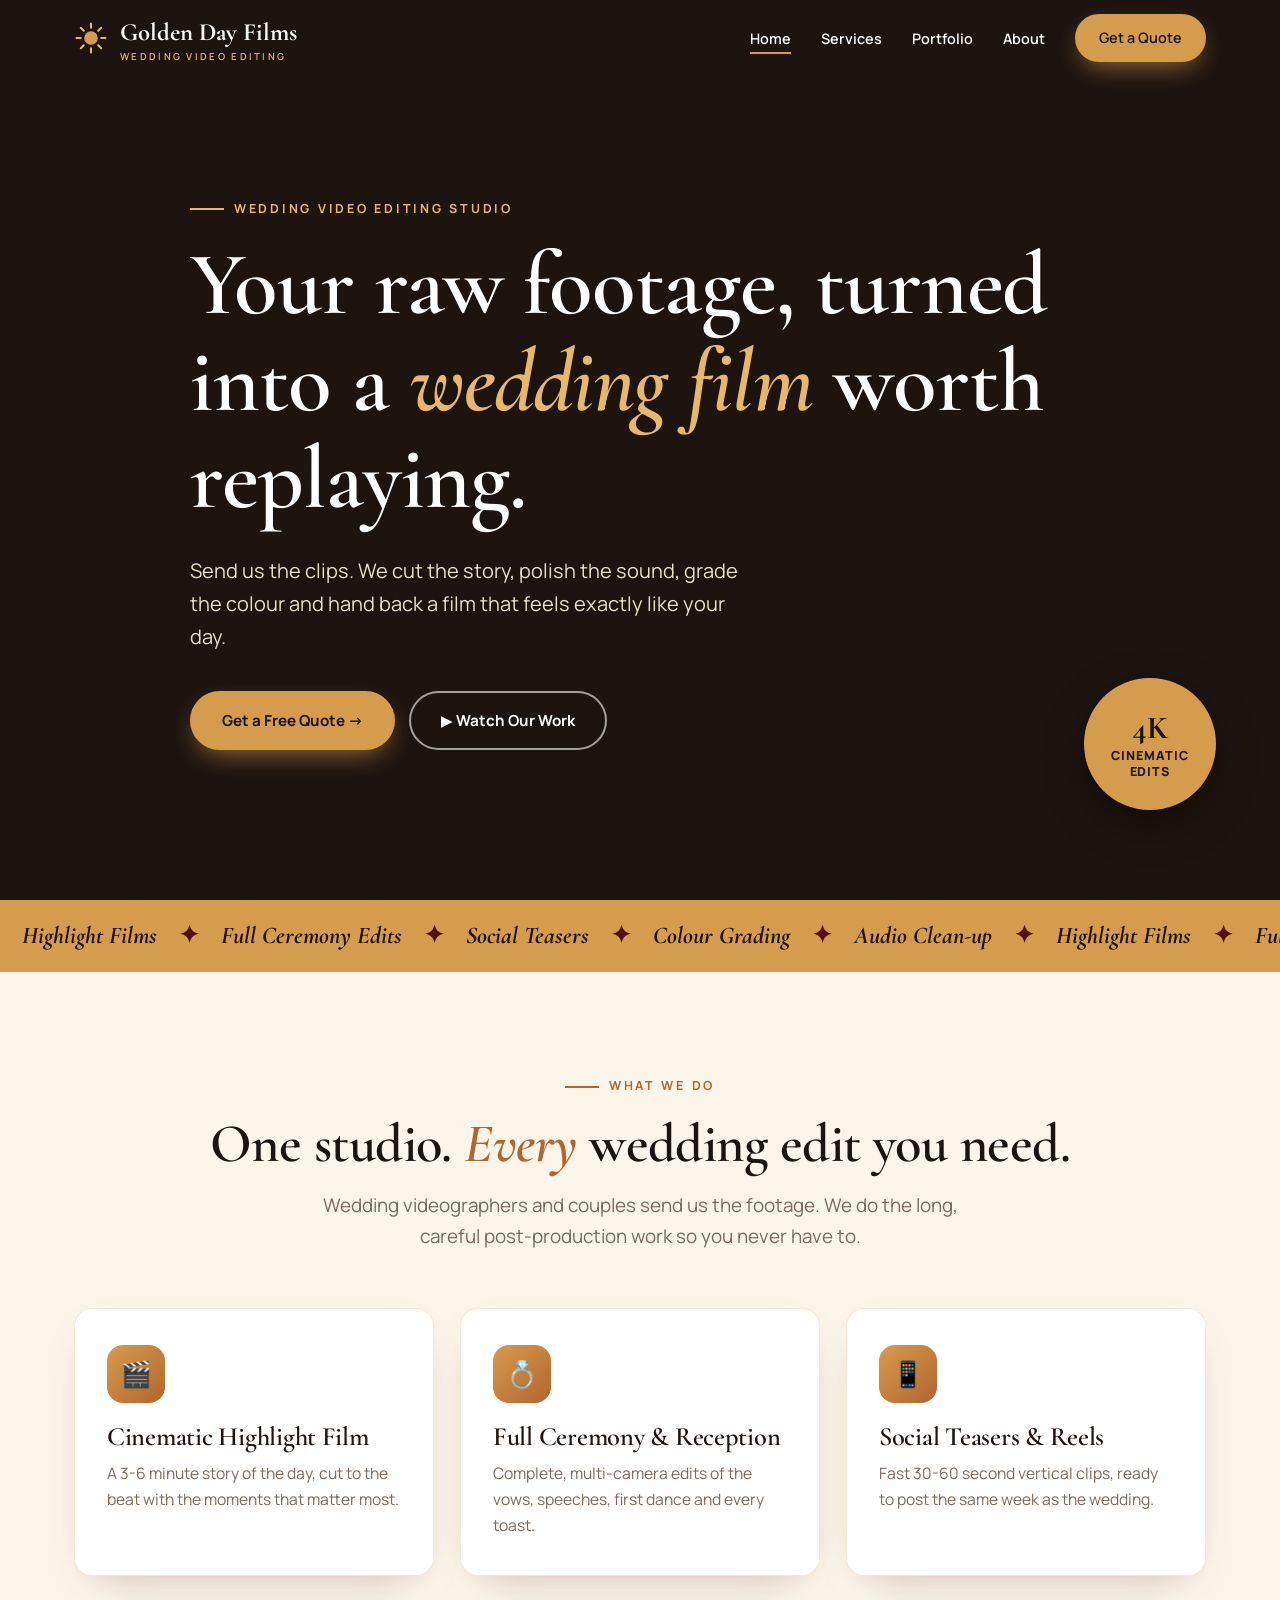
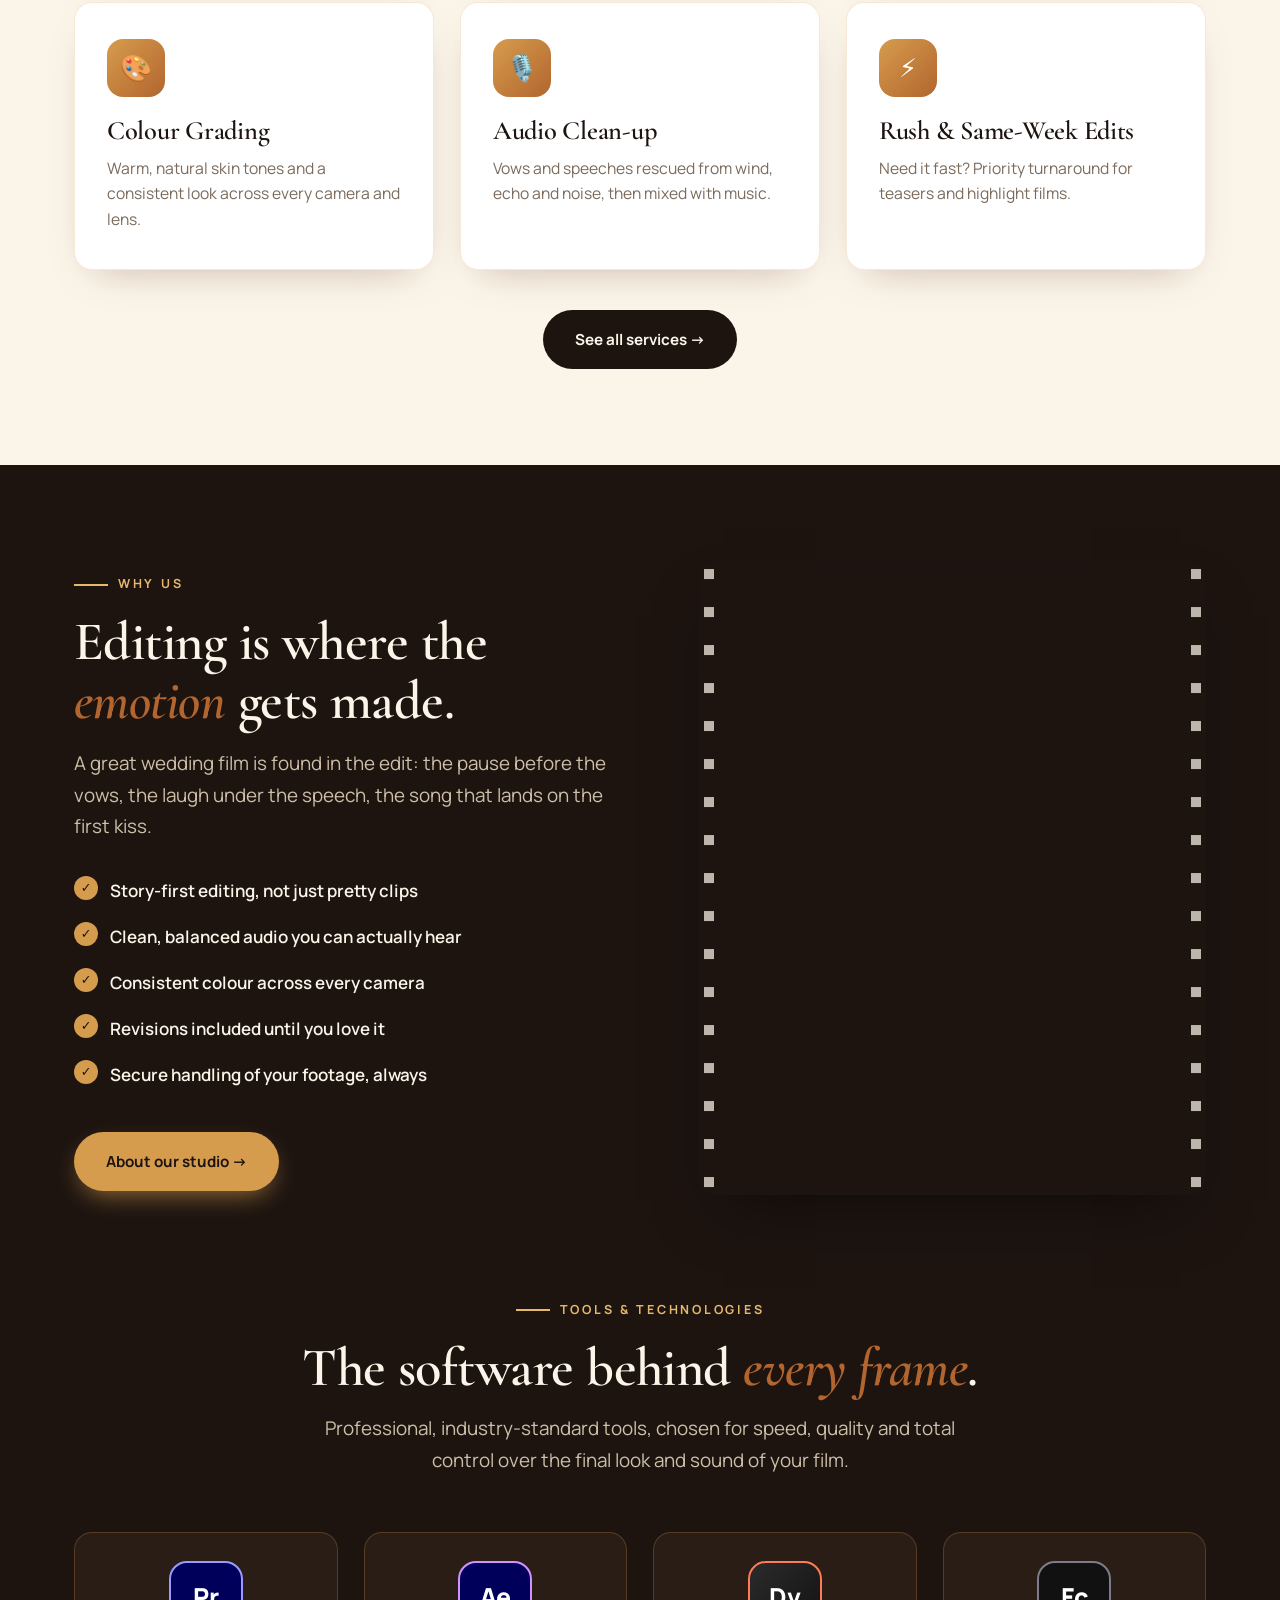
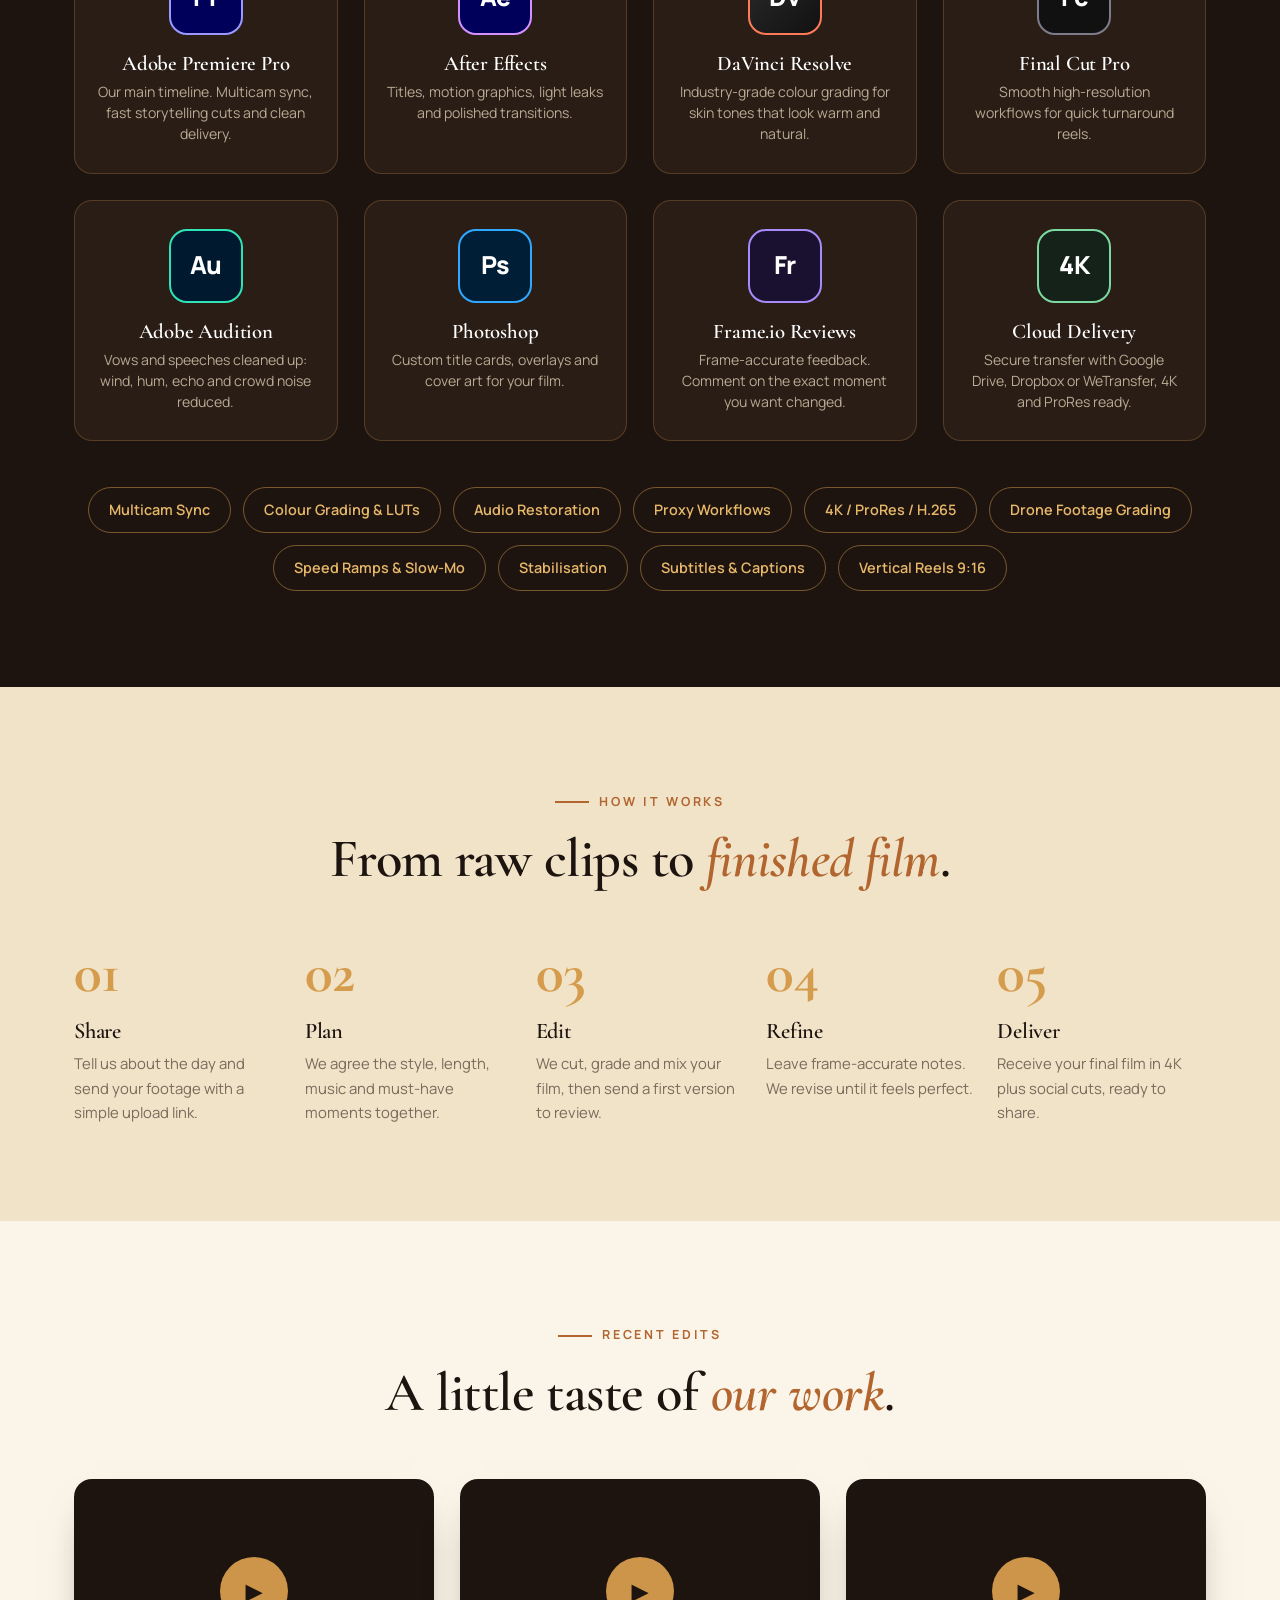
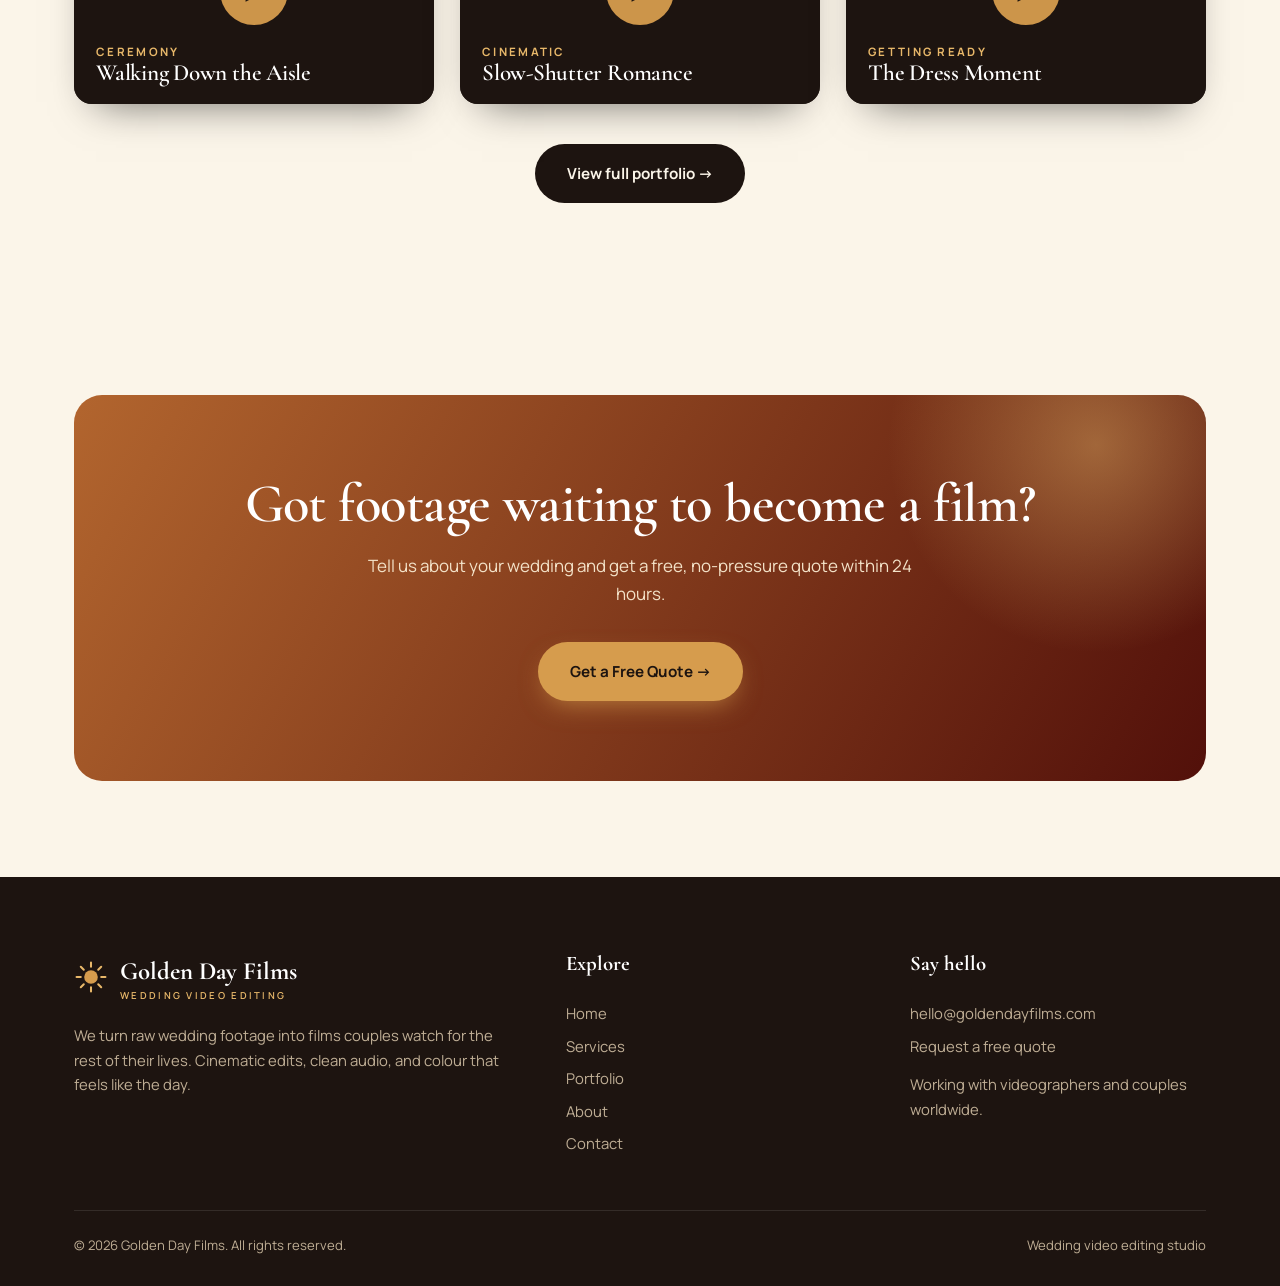
==== index.html @ abc10283 "first commit" ====
<!DOCTYPE html>
<html lang="en">
<head>
<meta charset="utf-8">
<meta name="viewport" content="width=device-width,initial-scale=1">
<title>Golden Day Films | Wedding Video Editing Studio</title>
<meta name="description" content="Professional wedding video editing: cinematic highlight films, full ceremony edits, social teasers, colour grading and audio clean-up.">
<meta property="og:title" content="Golden Day Films | Wedding Video Editing Studio">
<meta property="og:description" content="Professional wedding video editing: cinematic highlight films, full ceremony edits, social teasers, colour grading and audio clean-up.">
<meta property="og:type" content="website">
<link rel="preconnect" href="https://fonts.googleapis.com">
<link rel="preconnect" href="https://fonts.gstatic.com" crossorigin>
<link href="https://fonts.googleapis.com/css2?family=Cormorant+Garamond:ital,wght@0,600;0,700;1,600&family=Manrope:wght@400;600;700;800&display=swap" rel="stylesheet">
<link rel="stylesheet" href="assets/site.css">
</head>
<body>
<header class="nav">
  <div class="wrap">
    <!-- LOGO: replace the <svg> below with <img src="assets/logo.png" alt="Golden Day Films"> when your logo is ready -->
    <a class="logo" href="index.html"><svg viewBox="0 0 40 40" fill="none" aria-hidden="true"><circle cx="20" cy="20" r="8" fill="#d69c4d"/><g stroke="#e8b86a" stroke-width="2.4" stroke-linecap="round"><path d="M20 3v5M20 32v5M3 20h5M32 20h5M8 8l3.5 3.5M28.5 28.5L32 32M8 32l3.5-3.5M28.5 11.5L32 8"/></g></svg><span>Golden Day Films<small>Wedding Video Editing</small></span></a>
    <button class="burger" aria-label="Menu"><span></span><span></span><span></span></button>
    <ul>
      <li><a href="index.html" class="on">Home</a></li>
      <li><a href="services.html">Services</a></li>
      <li><a href="portfolio.html">Portfolio</a></li>
      <li><a href="about.html">About</a></li>
      <li><a class="btn btn-gold" href="contact.html">Get a Quote</a></li>
    </ul>
  </div>
</header>

<section class="hero">
  <video src="file/6_idn_LAAvoJ-ubi6XZzIg/shared/golden_day_films_-_website_video.mp4" autoplay muted loop playsinline preload="auto"></video>
  <div class="wrap">
    <span class="eyebrow">Wedding Video Editing Studio</span>
    <h1>Your raw footage, turned into a <em>wedding film</em> worth replaying.</h1>
    <p>Send us the clips. We cut the story, polish the sound, grade the colour and hand back a film that feels exactly like your day.</p>
    <div class="cta">
      <a class="btn btn-gold" href="contact.html">Get a Free Quote →</a>
      <a class="btn btn-line" href="portfolio.html">▶ Watch Our Work</a>
    </div>
  </div>
  <div class="badge"><div><b>4K</b>Cinematic<br>Edits</div></div>
</section>

<div class="marquee"><div>
  <span>Highlight Films</span><i>✦</i><span>Full Ceremony Edits</span><i>✦</i><span>Social Teasers</span><i>✦</i><span>Colour Grading</span><i>✦</i><span>Audio Clean-up</span><i>✦</i><span>Highlight Films</span><i>✦</i><span>Full Ceremony Edits</span><i>✦</i><span>Social Teasers</span><i>✦</i><span>Colour Grading</span><i>✦</i><span>Audio Clean-up</span><i>✦</i><span>Highlight Films</span><i>✦</i><span>Full Ceremony Edits</span><i>✦</i><span>Social Teasers</span><i>✦</i><span>Colour Grading</span><i>✦</i><span>Audio Clean-up</span><i>✦</i><span>Highlight Films</span><i>✦</i><span>Full Ceremony Edits</span><i>✦</i><span>Social Teasers</span><i>✦</i><span>Colour Grading</span><i>✦</i><span>Audio Clean-up</span><i>✦</i><span>Highlight Films</span><i>✦</i><span>Full Ceremony Edits</span><i>✦</i><span>Social Teasers</span><i>✦</i><span>Colour Grading</span><i>✦</i><span>Audio Clean-up</span><i>✦</i><span>Highlight Films</span><i>✦</i><span>Full Ceremony Edits</span><i>✦</i><span>Social Teasers</span><i>✦</i><span>Colour Grading</span><i>✦</i><span>Audio Clean-up</span><i>✦</i><span>Highlight Films</span><i>✦</i><span>Full Ceremony Edits</span><i>✦</i><span>Social Teasers</span><i>✦</i><span>Colour Grading</span><i>✦</i><span>Audio Clean-up</span><i>✦</i><span>Highlight Films</span><i>✦</i><span>Full Ceremony Edits</span><i>✦</i><span>Social Teasers</span><i>✦</i><span>Colour Grading</span><i>✦</i><span>Audio Clean-up</span><i>✦</i>
</div></div>

<section>
  <div class="wrap">
    <div class="sec-head center rv">
      <span class="eyebrow">What We Do</span>
      <h2>One studio. <em>Every</em> wedding edit you need.</h2>
      <p class="lead">Wedding videographers and couples send us the footage. We do the long, careful post-production work so you never have to.</p>
    </div>
    <div class="grid g3">
      <div class="card rv"><div class="ico">🎬</div><h3>Cinematic Highlight Film</h3><p>A 3-6 minute story of the day, cut to the beat with the moments that matter most.</p></div>
      <div class="card rv"><div class="ico">💍</div><h3>Full Ceremony &amp; Reception</h3><p>Complete, multi-camera edits of the vows, speeches, first dance and every toast.</p></div>
      <div class="card rv"><div class="ico">📱</div><h3>Social Teasers &amp; Reels</h3><p>Fast 30-60 second vertical clips, ready to post the same week as the wedding.</p></div>
      <div class="card rv"><div class="ico">🎨</div><h3>Colour Grading</h3><p>Warm, natural skin tones and a consistent look across every camera and lens.</p></div>
      <div class="card rv"><div class="ico">🎙️</div><h3>Audio Clean-up</h3><p>Vows and speeches rescued from wind, echo and noise, then mixed with music.</p></div>
      <div class="card rv"><div class="ico">⚡</div><h3>Rush &amp; Same-Week Edits</h3><p>Need it fast? Priority turnaround for teasers and highlight films.</p></div>
    </div>
    <p class="center rv" style="margin-top:40px"><a class="btn btn-dark" href="services.html">See all services →</a></p>
  </div>
</section>

<section class="dark">
  <div class="wrap">
    <div class="split">
      <div class="rv">
        <span class="eyebrow">Why Us</span>
        <h2>Editing is where the <em>emotion</em> gets made.</h2>
        <p class="lead" style="margin-top:18px">A great wedding film is found in the edit: the pause before the vows, the laugh under the speech, the song that lands on the first kiss.</p>
        <ul class="ticks">
          <li>Story-first editing, not just pretty clips</li>
          <li>Clean, balanced audio you can actually hear</li>
          <li>Consistent colour across every camera</li>
          <li>Revisions included until you love it</li>
          <li>Secure handling of your footage, always</li>
        </ul>
        <p style="margin-top:34px"><a class="btn btn-gold" href="about.html">About our studio →</a></p>
      </div>
      <div class="frame rv"><video src="file/6rmdsqALii0h9JedoVEYsQ/shared/golden_day_films_-bridal_suite_vibes.mp4" autoplay muted loop playsinline preload="metadata"></video></div>
    </div>
  </div>
</section>

<section id="tools" class="dark" style="padding-top:0">
  <div class="wrap">
    <div class="sec-head center rv">
      <span class="eyebrow">Tools &amp; Technologies</span>
      <h2>The software behind <em>every frame</em>.</h2>
      <p class="lead">Professional, industry-standard tools, chosen for speed, quality and total control over the final look and sound of your film.</p>
    </div>
    <div class="grid g4"><div class="tool rv"><div class="tile t-pr">Pr</div><h3>Adobe Premiere Pro</h3><p>Our main timeline. Multicam sync, fast storytelling cuts and clean delivery.</p></div>
<div class="tool rv"><div class="tile t-ae">Ae</div><h3>After Effects</h3><p>Titles, motion graphics, light leaks and polished transitions.</p></div>
<div class="tool rv"><div class="tile t-dv">Dv</div><h3>DaVinci Resolve</h3><p>Industry-grade colour grading for skin tones that look warm and natural.</p></div>
<div class="tool rv"><div class="tile t-fc">Fc</div><h3>Final Cut Pro</h3><p>Smooth high-resolution workflows for quick turnaround reels.</p></div>
<div class="tool rv"><div class="tile t-au">Au</div><h3>Adobe Audition</h3><p>Vows and speeches cleaned up: wind, hum, echo and crowd noise reduced.</p></div>
<div class="tool rv"><div class="tile t-ps">Ps</div><h3>Photoshop</h3><p>Custom title cards, overlays and cover art for your film.</p></div>
<div class="tool rv"><div class="tile t-fr">Fr</div><h3>Frame.io Reviews</h3><p>Frame-accurate feedback. Comment on the exact moment you want changed.</p></div>
<div class="tool rv"><div class="tile t-cl">4K</div><h3>Cloud Delivery</h3><p>Secure transfer with Google Drive, Dropbox or WeTransfer, 4K and ProRes ready.</p></div></div>
    <div class="chips rv"><span>Multicam Sync</span><span>Colour Grading &amp; LUTs</span><span>Audio Restoration</span><span>Proxy Workflows</span><span>4K / ProRes / H.265</span><span>Drone Footage Grading</span><span>Speed Ramps &amp; Slow-Mo</span><span>Stabilisation</span><span>Subtitles &amp; Captions</span><span>Vertical Reels 9:16</span></div>
  </div>
</section>

<section class="sand">
  <div class="wrap">
    <div class="sec-head center rv">
      <span class="eyebrow">How It Works</span>
      <h2>From raw clips to <em>finished film</em>.</h2>
    </div>
    <div class="steps">
      <div class="step rv"><h3>Share</h3><p>Tell us about the day and send your footage with a simple upload link.</p></div>
      <div class="step rv"><h3>Plan</h3><p>We agree the style, length, music and must-have moments together.</p></div>
      <div class="step rv"><h3>Edit</h3><p>We cut, grade and mix your film, then send a first version to review.</p></div>
      <div class="step rv"><h3>Refine</h3><p>Leave frame-accurate notes. We revise until it feels perfect.</p></div>
      <div class="step rv"><h3>Deliver</h3><p>Receive your final film in 4K plus social cuts, ready to share.</p></div>
    </div>
  </div>
</section>

<section>
  <div class="wrap">
    <div class="sec-head center rv">
      <span class="eyebrow">Recent Edits</span>
      <h2>A little taste of <em>our work</em>.</h2>
    </div>
    <div class="grid g3">
      <div class="reel rv" data-src="file/OVMLkWrr-mOmt1PIKKJBMA/shared/golden_day_films_-_roys_walking_down_the_aisle.mp4">
  <video src="file/OVMLkWrr-mOmt1PIKKJBMA/shared/golden_day_films_-_roys_walking_down_the_aisle.mp4#t=1" muted playsinline preload="metadata"></video>
  <div class="play">▶</div>
  <div class="cap"><small>Ceremony</small><h3>Walking Down the Aisle</h3></div>
</div>
      <div class="reel rv" data-src="file/A8G4zbLDQix2dcdE2mnukA/shared/golden_day_films_-_slow_shutter_the_roys.mp4">
  <video src="file/A8G4zbLDQix2dcdE2mnukA/shared/golden_day_films_-_slow_shutter_the_roys.mp4#t=1" muted playsinline preload="metadata"></video>
  <div class="play">▶</div>
  <div class="cap"><small>Cinematic</small><h3>Slow-Shutter Romance</h3></div>
</div>
      <div class="reel rv" data-src="file/qFn4pVFe9Va_gRfzen07Lw/shared/golden_day_films_-liz_dress.mp4">
  <video src="file/qFn4pVFe9Va_gRfzen07Lw/shared/golden_day_films_-liz_dress.mp4#t=1" muted playsinline preload="metadata"></video>
  <div class="play">▶</div>
  <div class="cap"><small>Getting Ready</small><h3>The Dress Moment</h3></div>
</div>
    </div>
    <p class="center rv" style="margin-top:40px"><a class="btn btn-dark" href="portfolio.html">View full portfolio →</a></p>
  </div>
</section>
<div class="lb"><button aria-label="Close">×</button><video controls playsinline></video></div>

<section><div class="wrap"><div class="band rv">
  <h2>Got footage waiting to become a film?</h2><p>Tell us about your wedding and get a free, no-pressure quote within 24 hours.</p>
  <a class="btn btn-gold" href="contact.html">Get a Free Quote →</a>
</div></div></section>

<footer>
  <div class="wrap">
    <div class="grid">
      <div>
        <a class="logo" href="index.html"><svg viewBox="0 0 40 40" fill="none" aria-hidden="true"><circle cx="20" cy="20" r="8" fill="#d69c4d"/><g stroke="#e8b86a" stroke-width="2.4" stroke-linecap="round"><path d="M20 3v5M20 32v5M3 20h5M32 20h5M8 8l3.5 3.5M28.5 28.5L32 32M8 32l3.5-3.5M28.5 11.5L32 8"/></g></svg><span>Golden Day Films<small>Wedding Video Editing</small></span></a>
        <p>We turn raw wedding footage into films couples watch for the rest of their lives. Cinematic edits, clean audio, and colour that feels like the day.</p>
      </div>
      <div><h4>Explore</h4>
        <a href="index.html">Home</a>
        <a href="services.html">Services</a>
        <a href="portfolio.html">Portfolio</a>
        <a href="about.html">About</a>
        <a href="contact.html">Contact</a>
      </div>
      <div><h4>Say hello</h4>
        <a href="mailto:hello@goldendayfilms.com">hello@goldendayfilms.com</a>
        <a href="contact.html">Request a free quote</a>
        <p style="margin-top:10px">Working with videographers and couples worldwide.</p>
      </div>
    </div>
    <div class="copy"><span>© 2026 Golden Day Films. All rights reserved.</span><span>Wedding video editing studio</span></div>
  </div>
</footer>
<script src="assets/site.js"></script>
</body>
</html>
---- assets/site.css ----
:root{
  --ink:#1d1410;
  --ink-2:#2a1d16;
  --cream:#fbf5e9;
  --sand:#f0e3c8;
  --gold:#d69c4d;
  --gold-2:#e8b86a;
  --terra:#b2652e;
  --wine:#52100a;
  --muted:#7a6a5c;
  --radius:18px;
  --maxw:1180px;
  --serif:'Cormorant Garamond',Georgia,serif;
  --sans:'Manrope',system-ui,sans-serif;
}
*{box-sizing:border-box;margin:0;padding:0}
html{scroll-behavior:smooth}
body{font-family:var(--sans);background:var(--cream);color:var(--ink);line-height:1.65;font-size:17px;-webkit-font-smoothing:antialiased;overflow-x:hidden}
img,video{max-width:100%;display:block}
a{color:inherit}
h1,h2,h3{font-family:var(--serif);font-weight:600;line-height:1.08;letter-spacing:-.01em}
h1{font-size:clamp(2.8rem,7vw,5.6rem)}
h2{font-size:clamp(2.1rem,4.4vw,3.4rem)}
h3{font-size:1.65rem}
em{font-style:italic;color:var(--terra)}
.wrap{max-width:var(--maxw);margin:0 auto;padding:0 24px}
section{padding:96px 0}
.eyebrow{font-size:.78rem;letter-spacing:.22em;text-transform:uppercase;font-weight:700;color:var(--terra);display:inline-flex;align-items:center;gap:10px;margin-bottom:18px}
.eyebrow::before{content:"";width:34px;height:2px;background:currentColor}
.lead{font-size:1.18rem;color:var(--muted);max-width:640px}
.center{text-align:center}
.center .lead{margin:16px auto 0}
.center .eyebrow{justify-content:center}

/* buttons */
.btn{display:inline-flex;align-items:center;gap:10px;padding:15px 30px;border-radius:999px;font-weight:700;font-size:.95rem;text-decoration:none;border:2px solid transparent;cursor:pointer;font-family:var(--sans);transition:transform .2s,background .2s,color .2s,box-shadow .2s}
.btn:hover{transform:translateY(-3px)}
.btn-gold{background:var(--gold);color:var(--ink);box-shadow:0 10px 26px -8px rgba(214,156,77,.7)}
.btn-gold:hover{background:var(--gold-2)}
.btn-line{border-color:rgba(255,255,255,.6);color:#fff}
.btn-line:hover{background:#fff;color:var(--ink)}
.btn-dark{background:var(--ink);color:var(--cream)}
.btn-dark:hover{background:var(--wine)}

/* nav */
.nav{position:fixed;inset:0 0 auto 0;z-index:50;transition:background .3s,box-shadow .3s}
.nav.solid{background:rgba(29,20,16,.94);backdrop-filter:blur(10px);box-shadow:0 6px 30px rgba(0,0,0,.25)}
.nav .wrap{display:flex;align-items:center;justify-content:space-between;height:76px}
.logo{display:flex;align-items:center;gap:12px;text-decoration:none;color:#fff;font-family:var(--serif);font-size:1.55rem;font-weight:700}
.logo svg{width:34px;height:34px}
.logo small{display:block;font-family:var(--sans);font-size:.6rem;letter-spacing:.24em;text-transform:uppercase;color:var(--gold-2);font-weight:600;margin-top:-4px}
.nav ul{display:flex;gap:30px;list-style:none;align-items:center}
.nav ul a{color:#fff;text-decoration:none;font-size:.9rem;font-weight:600;position:relative;padding:6px 0}
.nav ul a:not(.btn)::after{content:"";position:absolute;left:0;bottom:0;height:2px;width:0;background:var(--gold);transition:width .25s}
.nav ul a:not(.btn):hover::after,.nav ul a.on::after{width:100%}
.nav .btn{padding:10px 22px;color:var(--ink)}
.burger{display:none;background:none;border:0;cursor:pointer;width:42px;height:42px}
.burger span{display:block;height:2px;background:#fff;margin:7px 8px;transition:.3s}

/* hero */
.hero{position:relative;min-height:100vh;display:flex;align-items:center;color:#fff;padding:130px 0 90px;overflow:hidden;background:var(--ink)}
.hero video{position:absolute;inset:0;width:100%;height:100%;object-fit:cover;opacity:.55}
.hero::after{content:"";position:absolute;inset:0;background:linear-gradient(100deg,rgba(29,20,16,.9) 15%,rgba(29,20,16,.25) 70%),linear-gradient(0deg,var(--ink) 0,transparent 30%)}
.hero .wrap{position:relative;z-index:2}
.hero h1{max-width:900px}
.hero h1 em{color:var(--gold-2)}
.hero p{font-size:1.25rem;max-width:560px;margin:26px 0 38px;color:#eadfc9}
.hero .cta{display:flex;gap:14px;flex-wrap:wrap}
.hero .eyebrow{color:var(--gold-2)}
.page-hero{min-height:56vh;padding:150px 0 80px;background:linear-gradient(135deg,var(--ink),var(--wine))}
.page-hero::after{display:none}
.page-hero p{margin-bottom:0}
.badge{position:absolute;right:5%;bottom:90px;z-index:2;width:132px;height:132px;border-radius:50%;background:var(--gold);color:var(--ink);display:grid;place-items:center;text-align:center;font-weight:800;font-size:.78rem;line-height:1.25;text-transform:uppercase;letter-spacing:.08em;animation:spin 18s linear infinite;box-shadow:0 14px 40px rgba(0,0,0,.4)}
.badge b{display:block;font-family:var(--serif);font-size:2rem;letter-spacing:0}
@keyframes spin{to{transform:rotate(360deg)}}

/* marquee */
.marquee{background:var(--gold);color:var(--ink);overflow:hidden;padding:16px 0;white-space:nowrap;font-family:var(--serif);font-size:1.5rem;font-weight:700;font-style:italic}
.marquee div{display:inline-block;animation:slide 32s linear infinite}
.marquee span{margin:0 22px}
.marquee i{font-style:normal;color:var(--wine)}
@keyframes slide{to{transform:translateX(-50%)}}

/* cards */
.grid{display:grid;gap:26px}
.g3{grid-template-columns:repeat(3,1fr)}
.g2{grid-template-columns:repeat(2,1fr)}
.g4{grid-template-columns:repeat(4,1fr)}
.card{background:#fff;border-radius:var(--radius);padding:36px 32px;box-shadow:0 16px 40px -22px rgba(82,16,10,.35);transition:transform .3s,box-shadow .3s;border:1px solid rgba(214,156,77,.22)}
.card:hover{transform:translateY(-8px);box-shadow:0 26px 50px -22px rgba(82,16,10,.45)}
.card .ico{width:58px;height:58px;border-radius:16px;background:linear-gradient(135deg,var(--gold),var(--terra));display:grid;place-items:center;font-size:1.6rem;margin-bottom:20px;color:#fff}
.card h3{margin-bottom:10px}
.card p{color:var(--muted);font-size:.98rem}
.card ul{list-style:none;margin-top:16px;font-size:.93rem}
.card li{padding:6px 0 6px 26px;position:relative;color:var(--ink-2)}
.card li::before{content:"✦";position:absolute;left:0;color:var(--gold)}
.sec-head{margin-bottom:56px}
.dark{background:var(--ink);color:var(--cream)}
.dark .lead{color:#cdbfa8}
.dark .eyebrow{color:var(--gold-2)}
.sand{background:var(--sand)}

/* split */
.split{display:grid;grid-template-columns:1.05fr .95fr;gap:64px;align-items:center}
.frame{position:relative;border-radius:var(--radius);overflow:hidden;aspect-ratio:4/5;background:var(--ink);box-shadow:0 30px 60px -25px rgba(0,0,0,.5)}
.frame video,.frame img{width:100%;height:100%;object-fit:cover}
.frame::before,.frame::after{content:"";position:absolute;top:0;bottom:0;width:20px;z-index:2;background:repeating-linear-gradient(0deg,transparent 0 14px,rgba(251,245,233,.9) 14px 24px,transparent 24px 38px);background-size:10px 38px;background-repeat:repeat-y;background-position:center;opacity:.8}
.frame::before{left:0}.frame::after{right:0}
.ticks{list-style:none;margin-top:26px}
.ticks li{padding:9px 0 9px 36px;position:relative;font-weight:600}
.ticks li::before{content:"✓";position:absolute;left:0;top:8px;width:24px;height:24px;border-radius:50%;background:var(--gold);color:var(--ink);display:grid;place-items:center;font-size:.8rem}

/* tools */
.tool{background:var(--ink-2);border:1px solid rgba(214,156,77,.25);border-radius:var(--radius);padding:28px 22px;text-align:center;transition:transform .3s,border-color .3s,background .3s}
.tool:hover{transform:translateY(-8px) rotate(-1deg);border-color:var(--gold);background:#35251c}
.tool .tile{width:74px;height:74px;border-radius:18px;margin:0 auto 18px;display:grid;place-items:center;font-weight:800;font-size:1.55rem;letter-spacing:-.02em;font-family:var(--sans);color:#fff}
.tool h3{font-size:1.3rem;color:#fff;margin-bottom:6px}
.tool p{font-size:.88rem;color:#b9aa93;line-height:1.5}
.t-pr{background:#00005b;color:#9999ff;border:2px solid #9999ff}
.t-ae{background:#00005b;color:#d291ff;border:2px solid #d291ff}
.t-au{background:#00192f;color:#2ee3b5;border:2px solid #2ee3b5}
.t-ps{background:#001e36;color:#31a8ff;border:2px solid #31a8ff}
.t-dv{background:linear-gradient(135deg,#2b2b2b,#111);color:#ff7a59;border:2px solid #ff7a59}
.t-fc{background:#111;color:#c8c8d4;border:2px solid #7c7c8a}
.t-fr{background:#1a1030;color:#a78bfa;border:2px solid #a78bfa}
.t-cl{background:#14221a;color:#7bd9a0;border:2px solid #7bd9a0}
.chips{display:flex;flex-wrap:wrap;gap:12px;justify-content:center;margin-top:46px}
.chips span{padding:10px 20px;border-radius:999px;border:1px solid rgba(214,156,77,.5);color:var(--gold-2);font-weight:600;font-size:.9rem;transition:.25s}
.chips span:hover{background:var(--gold);color:var(--ink)}

/* steps */
.steps{counter-reset:s;display:grid;grid-template-columns:repeat(5,1fr);gap:22px;position:relative}
.step{position:relative;padding-top:74px}
.step::before{counter-increment:s;content:"0" counter(s);position:absolute;top:0;left:0;font-family:var(--serif);font-size:3.6rem;font-weight:700;color:var(--gold);line-height:1}
.step h3{font-size:1.4rem;margin-bottom:8px}
.step p{font-size:.93rem;color:var(--muted)}
.steps.vert{grid-template-columns:1fr;max-width:760px;margin:0 auto}
.steps.vert .step{padding:0 0 38px 110px;border-left:2px dashed rgba(214,156,77,.6);margin-left:34px}
.steps.vert .step::before{left:-34px;top:-6px;background:var(--cream);padding:0 8px;font-size:3rem}
.sand .steps.vert .step::before{background:var(--sand)}

/* portfolio */
.reel{position:relative;border-radius:var(--radius);overflow:hidden;aspect-ratio:16/10;background:var(--ink);cursor:pointer;box-shadow:0 20px 40px -22px rgba(0,0,0,.6)}
.reel video{width:100%;height:100%;object-fit:cover;transition:transform .6s}
.reel:hover video{transform:scale(1.07)}
.reel::after{content:"";position:absolute;inset:0;background:linear-gradient(0deg,rgba(29,20,16,.88),transparent 55%)}
.reel .cap{position:absolute;left:22px;right:22px;bottom:18px;z-index:2;color:#fff}
.reel .cap small{display:block;color:var(--gold-2);font-size:.72rem;letter-spacing:.2em;text-transform:uppercase;font-weight:700}
.reel .cap h3{font-size:1.45rem}
.reel .play{position:absolute;top:50%;left:50%;z-index:2;width:68px;height:68px;margin:-34px;border-radius:50%;background:rgba(214,156,77,.95);display:grid;place-items:center;color:var(--ink);font-size:1.4rem;transition:transform .3s}
.reel:hover .play{transform:scale(1.18)}
.lb{position:fixed;inset:0;z-index:100;background:rgba(10,6,4,.94);display:none;place-items:center;padding:24px}
.lb.open{display:grid}
.lb video{max-height:84vh;width:auto;max-width:100%;border-radius:12px}
.lb button{position:absolute;top:18px;right:24px;background:none;border:0;color:#fff;font-size:2.6rem;cursor:pointer;line-height:1}

/* faq */
details{background:#fff;border-radius:14px;padding:22px 28px;margin-bottom:14px;border:1px solid rgba(214,156,77,.3);transition:box-shadow .3s}
details[open]{box-shadow:0 14px 34px -20px rgba(82,16,10,.5)}
summary{cursor:pointer;font-weight:700;font-size:1.05rem;list-style:none;display:flex;justify-content:space-between;gap:16px}
summary::-webkit-details-marker{display:none}
summary::after{content:"+";font-size:1.6rem;line-height:1;color:var(--terra);transition:transform .3s}
details[open] summary::after{transform:rotate(45deg)}
details p{margin-top:14px;color:var(--muted)}

/* cta band */
.band{background:linear-gradient(120deg,var(--terra),var(--wine));color:#fff;text-align:center;border-radius:28px;padding:80px 32px;position:relative;overflow:hidden}
.band::before{content:"";position:absolute;width:420px;height:420px;border-radius:50%;background:radial-gradient(circle,rgba(232,184,106,.45),transparent 70%);top:-160px;right:-100px}
.band h2{position:relative}
.band p{position:relative;max-width:560px;margin:18px auto 34px;color:#f3e2c8}
.band .btn{position:relative}

/* form */
.form{background:#fff;border-radius:var(--radius);padding:44px;box-shadow:0 26px 60px -30px rgba(82,16,10,.5)}
.form .row{display:grid;grid-template-columns:1fr 1fr;gap:18px}
label{display:block;font-weight:700;font-size:.85rem;margin:0 0 7px}
input,select,textarea{width:100%;padding:14px 16px;border:1.5px solid #e3d5b8;border-radius:12px;font:inherit;background:var(--cream);color:var(--ink);margin-bottom:20px;transition:border-color .2s,box-shadow .2s}
input:focus,select:focus,textarea:focus{outline:0;border-color:var(--gold);box-shadow:0 0 0 4px rgba(214,156,77,.25)}
textarea{min-height:130px;resize:vertical}
.info{list-style:none;margin-top:30px}
.info li{display:flex;gap:16px;padding:16px 0;border-bottom:1px solid rgba(0,0,0,.08)}
.info b{display:block}
.info span.i{width:46px;height:46px;border-radius:14px;background:var(--gold);display:grid;place-items:center;flex:none;font-size:1.2rem}

/* footer */
footer{background:var(--ink);color:#bfae95;padding:70px 0 30px;font-size:.93rem}
footer .grid{grid-template-columns:1.5fr 1fr 1fr;gap:48px}
footer h4{color:#fff;font-family:var(--serif);font-size:1.3rem;margin-bottom:16px}
footer a{text-decoration:none;display:block;padding:4px 0}
footer a:hover{color:var(--gold-2)}
footer .logo{margin-bottom:16px}
.copy{margin-top:50px;padding-top:24px;border-top:1px solid rgba(255,255,255,.1);display:flex;justify-content:space-between;flex-wrap:wrap;gap:10px;font-size:.82rem}

/* reveal */
.rv{opacity:0;transform:translateY(34px);transition:opacity .8s,transform .8s}
.rv.in{opacity:1;transform:none}
@media(prefers-reduced-motion:reduce){.rv{opacity:1;transform:none;transition:none}.badge,.marquee div{animation:none}html{scroll-behavior:auto}}

@media(max-width:980px){
  section{padding:70px 0}
  .g3,.g4{grid-template-columns:repeat(2,1fr)}
  .split{grid-template-columns:1fr;gap:40px}
  .steps{grid-template-columns:repeat(2,1fr)}
  .frame{aspect-ratio:16/11}
  .badge{display:none}
  footer .grid{grid-template-columns:1fr 1fr}
  .burger{display:block}
  .nav ul{position:fixed;inset:76px 0 auto 0;background:var(--ink);flex-direction:column;padding:26px 24px 34px;gap:18px;transform:translateY(-130%);transition:transform .35s;align-items:flex-start;box-shadow:0 20px 40px rgba(0,0,0,.4)}
  .nav.open ul{transform:none}
  .nav.open{background:var(--ink)}
  .nav.open .burger span:nth-child(1){transform:translateY(9px) rotate(45deg)}
  .nav.open .burger span:nth-child(2){opacity:0}
  .nav.open .burger span:nth-child(3){transform:translateY(-9px) rotate(-45deg)}
}
@media(max-width:620px){
  body{font-size:16px}
  .g2,.g3,.g4,.steps{grid-template-columns:1fr}
  .form{padding:28px 22px}
  .form .row{grid-template-columns:1fr}
  footer .grid{grid-template-columns:1fr}
  .steps.vert .step{padding-left:86px}
  .band{padding:56px 22px}
}
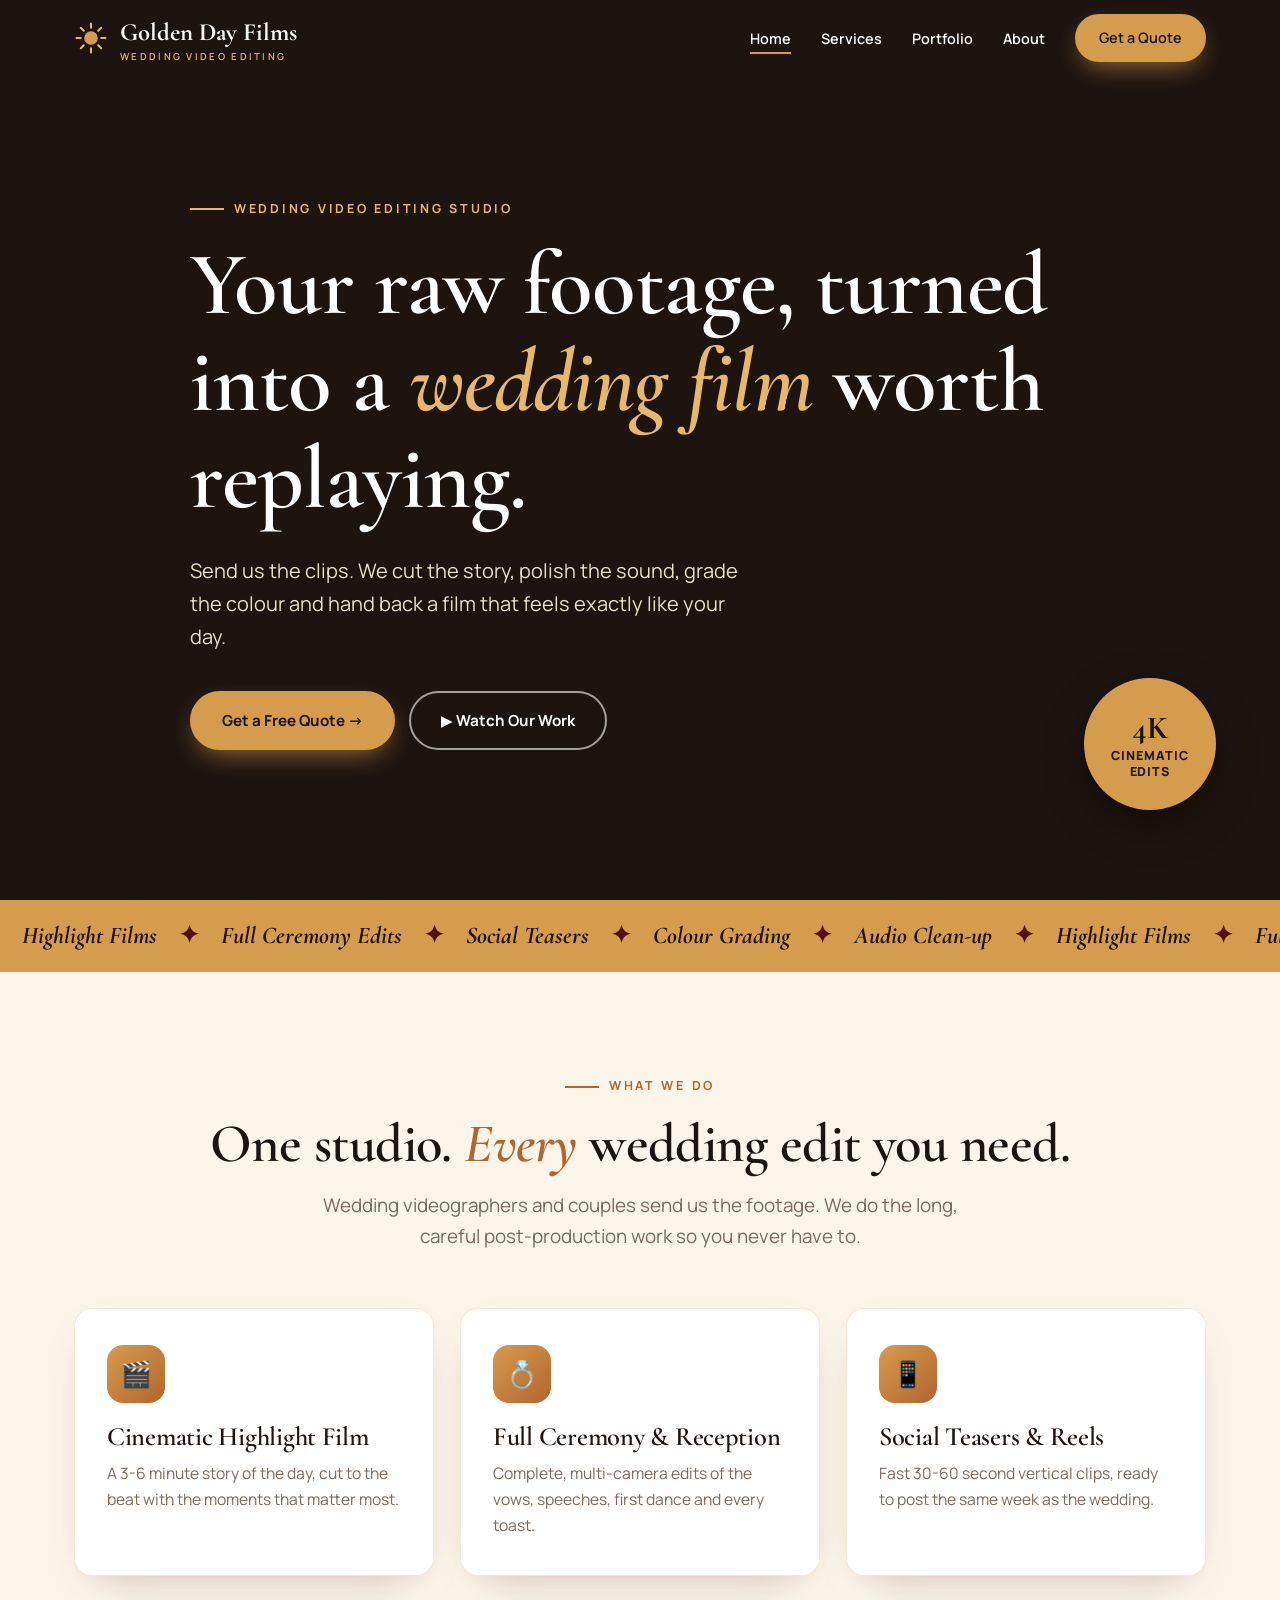
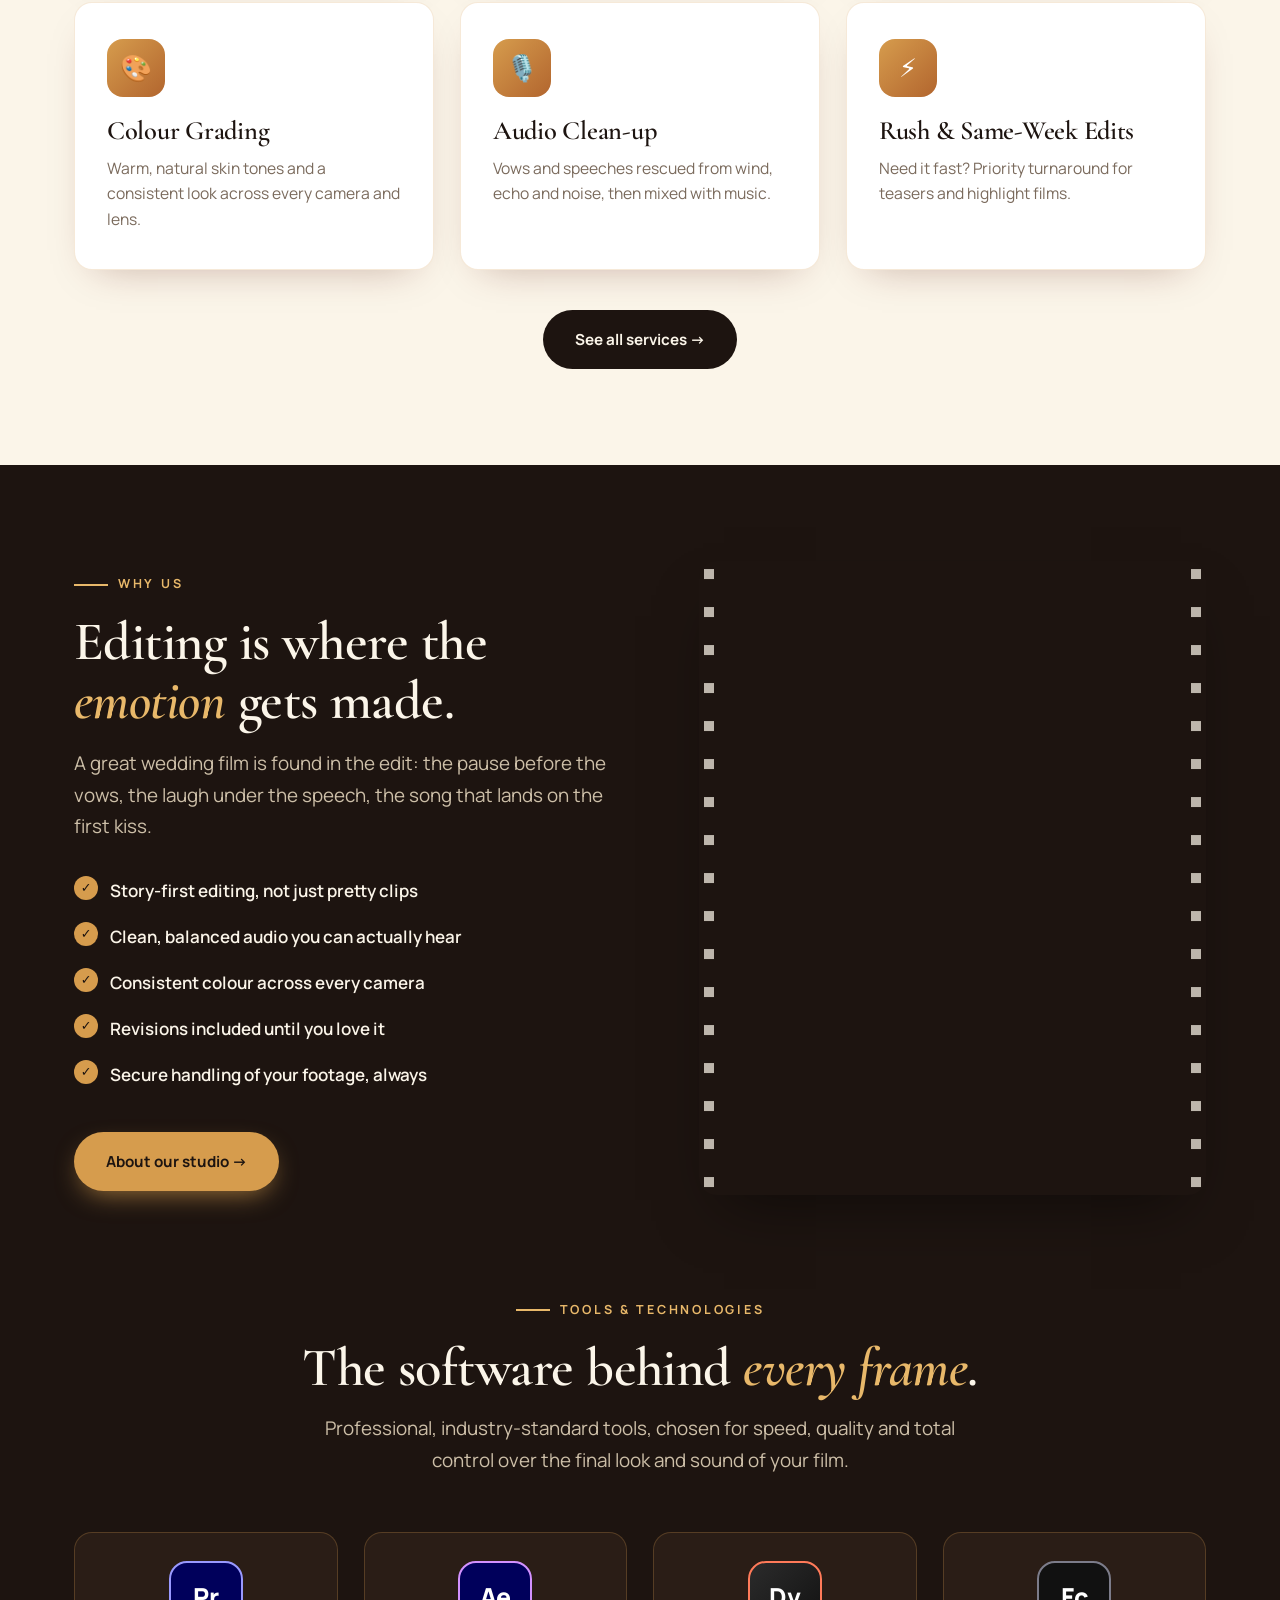
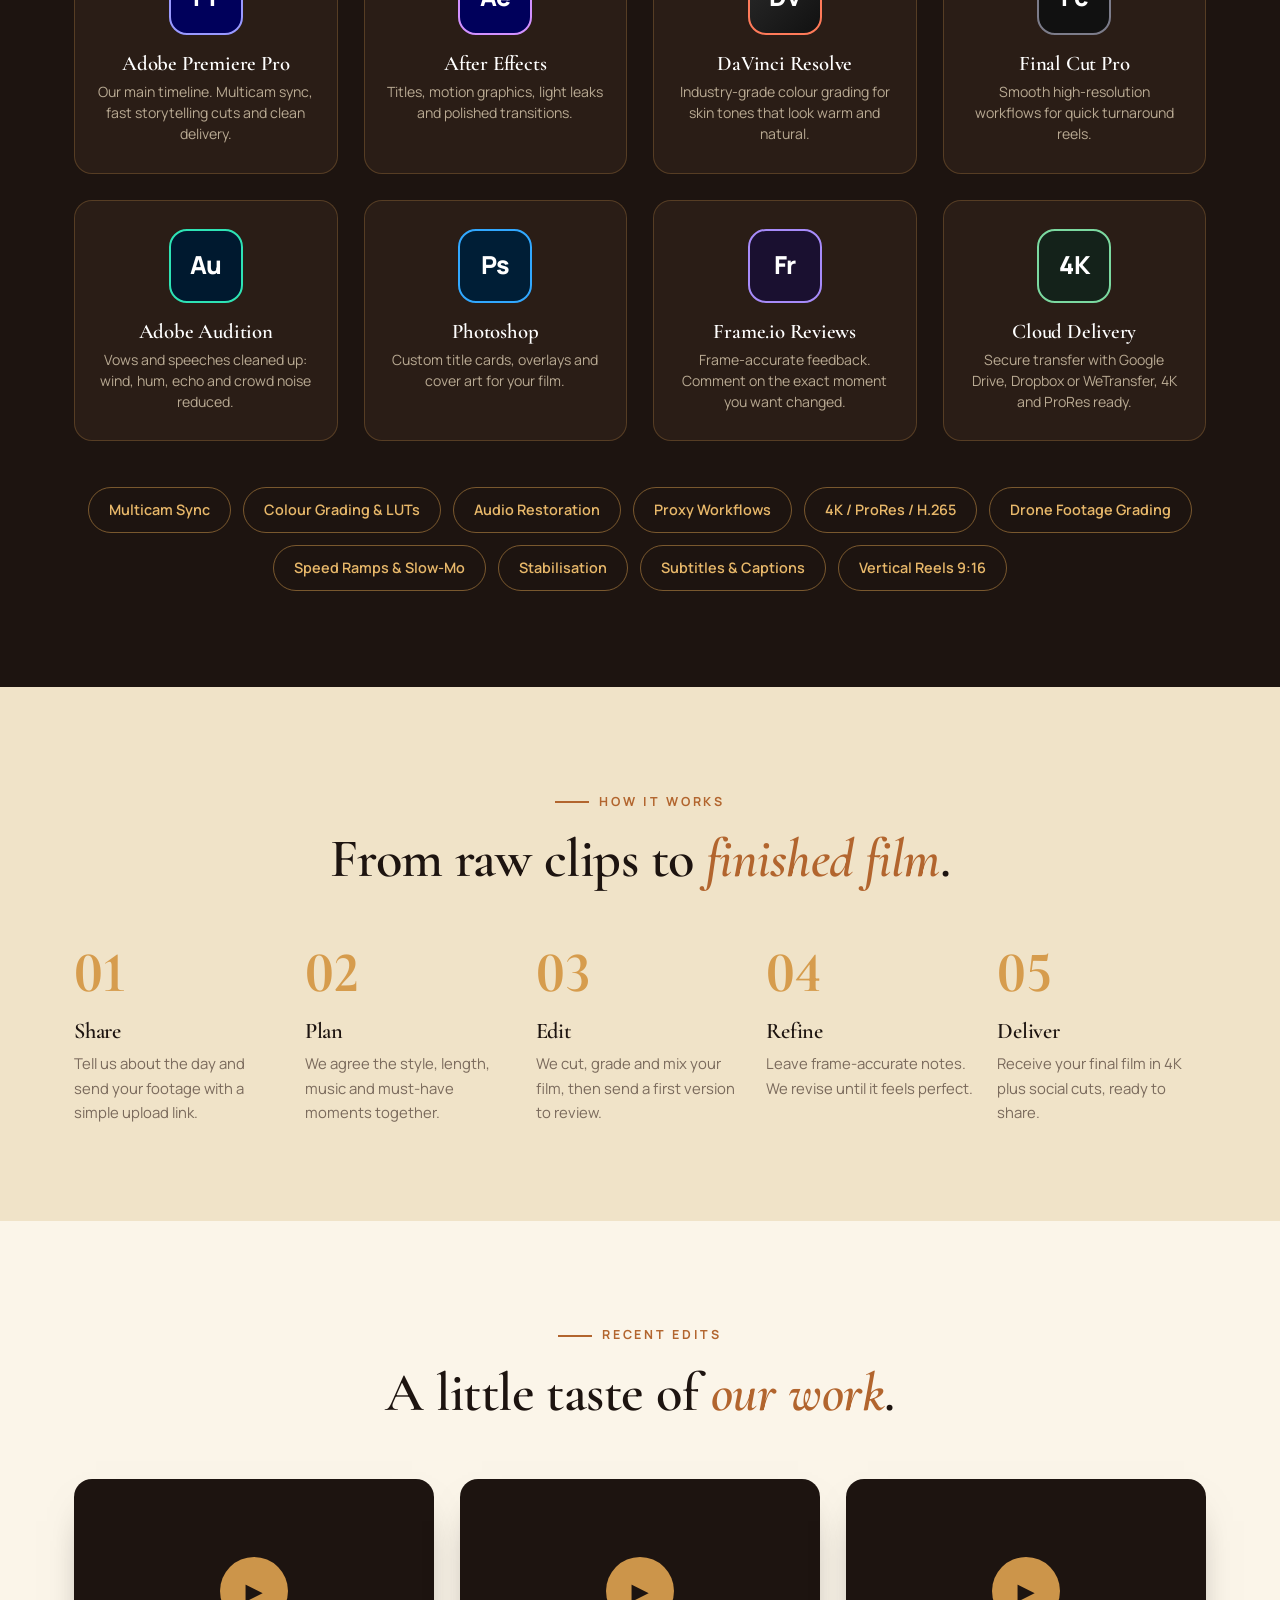
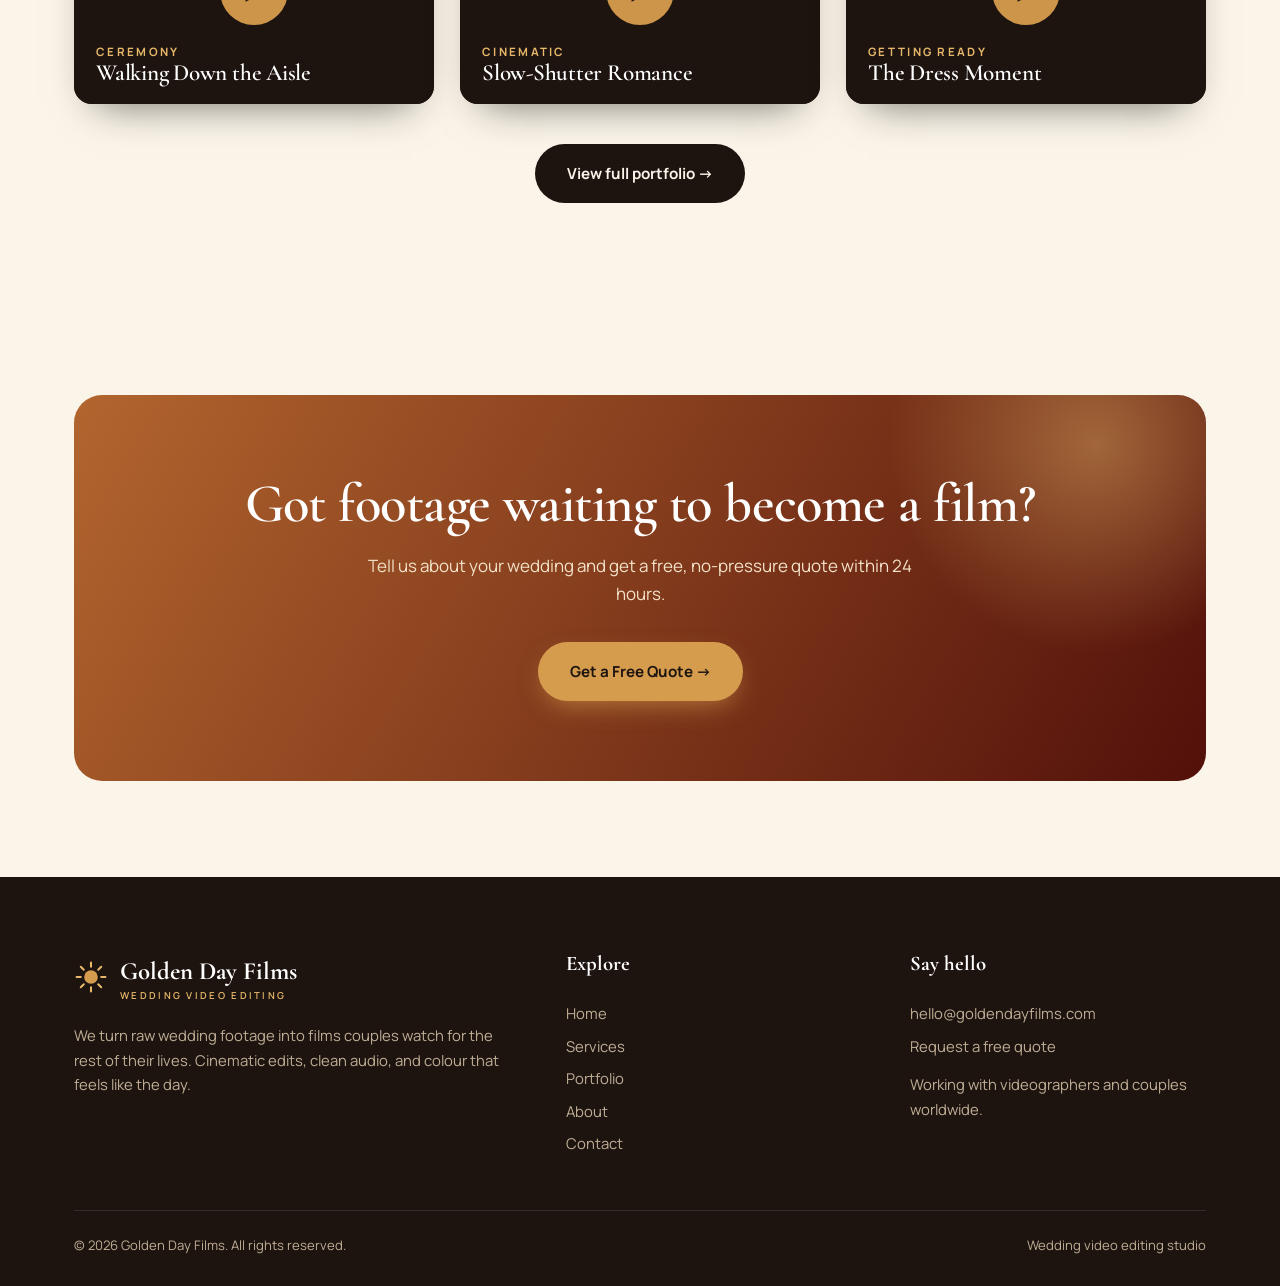
==== commit 04df1a03: "first commit" ====
--- a/index.html
+++ b/index.html
@@ -129,17 +129,17 @@
       <h2>A little taste of <em>our work</em>.</h2>
     </div>
     <div class="grid g3">
-      <div class="reel rv" data-src="file/OVMLkWrr-mOmt1PIKKJBMA/shared/golden_day_films_-_roys_walking_down_the_aisle.mp4">
+      <div class="reel rv" data-src="file/OVMLkWrr-mOmt1PIKKJBMA/shared/golden_day_films_-_roys_walking_down_the_aisle.mp4" role="button" tabindex="0" aria-label="Play Walking Down the Aisle">
   <video src="file/OVMLkWrr-mOmt1PIKKJBMA/shared/golden_day_films_-_roys_walking_down_the_aisle.mp4#t=1" muted playsinline preload="metadata"></video>
   <div class="play">▶</div>
   <div class="cap"><small>Ceremony</small><h3>Walking Down the Aisle</h3></div>
 </div>
-      <div class="reel rv" data-src="file/A8G4zbLDQix2dcdE2mnukA/shared/golden_day_films_-_slow_shutter_the_roys.mp4">
+      <div class="reel rv" data-src="file/A8G4zbLDQix2dcdE2mnukA/shared/golden_day_films_-_slow_shutter_the_roys.mp4" role="button" tabindex="0" aria-label="Play Slow-Shutter Romance">
   <video src="file/A8G4zbLDQix2dcdE2mnukA/shared/golden_day_films_-_slow_shutter_the_roys.mp4#t=1" muted playsinline preload="metadata"></video>
   <div class="play">▶</div>
   <div class="cap"><small>Cinematic</small><h3>Slow-Shutter Romance</h3></div>
 </div>
-      <div class="reel rv" data-src="file/qFn4pVFe9Va_gRfzen07Lw/shared/golden_day_films_-liz_dress.mp4">
+      <div class="reel rv" data-src="file/qFn4pVFe9Va_gRfzen07Lw/shared/golden_day_films_-liz_dress.mp4" role="button" tabindex="0" aria-label="Play The Dress Moment">
   <video src="file/qFn4pVFe9Va_gRfzen07Lw/shared/golden_day_films_-liz_dress.mp4#t=1" muted playsinline preload="metadata"></video>
   <div class="play">▶</div>
   <div class="cap"><small>Getting Ready</small><h3>The Dress Moment</h3></div>
--- a/assets/site.css
+++ b/assets/site.css
@@ -23,6 +23,7 @@
 h2{font-size:clamp(2.1rem,4.4vw,3.4rem)}
 h3{font-size:1.65rem}
 em{font-style:italic;color:var(--terra)}
+.dark em,.hero em,.band em{color:var(--gold-2)}
 .wrap{max-width:var(--maxw);margin:0 auto;padding:0 24px}
 section{padding:96px 0}
 .eyebrow{font-size:.78rem;letter-spacing:.22em;text-transform:uppercase;font-weight:700;color:var(--terra);display:inline-flex;align-items:center;gap:10px;margin-bottom:18px}
@@ -131,7 +132,7 @@
 /* steps */
 .steps{counter-reset:s;display:grid;grid-template-columns:repeat(5,1fr);gap:22px;position:relative}
 .step{position:relative;padding-top:74px}
-.step::before{counter-increment:s;content:"0" counter(s);position:absolute;top:0;left:0;font-family:var(--serif);font-size:3.6rem;font-weight:700;color:var(--gold);line-height:1}
+.step::before{font-variant-numeric:lining-nums;counter-increment:s;content:"0" counter(s);position:absolute;top:0;left:0;font-family:var(--serif);font-size:3.6rem;font-weight:700;color:var(--gold);line-height:1}
 .step h3{font-size:1.4rem;margin-bottom:8px}
 .step p{font-size:.93rem;color:var(--muted)}
 .steps.vert{grid-template-columns:1fr;max-width:760px;margin:0 auto}
@@ -143,7 +144,7 @@
 .reel{position:relative;border-radius:var(--radius);overflow:hidden;aspect-ratio:16/10;background:var(--ink);cursor:pointer;box-shadow:0 20px 40px -22px rgba(0,0,0,.6)}
 .reel video{width:100%;height:100%;object-fit:cover;transition:transform .6s}
 .reel:hover video{transform:scale(1.07)}
-.reel::after{content:"";position:absolute;inset:0;background:linear-gradient(0deg,rgba(29,20,16,.88),transparent 55%)}
+.reel::after{content:"";position:absolute;inset:0;background:linear-gradient(0deg,rgba(29,20,16,.94),rgba(29,20,16,.35) 45%,transparent 70%)}
 .reel .cap{position:absolute;left:22px;right:22px;bottom:18px;z-index:2;color:#fff}
 .reel .cap small{display:block;color:var(--gold-2);font-size:.72rem;letter-spacing:.2em;text-transform:uppercase;font-weight:700}
 .reel .cap h3{font-size:1.45rem}
@@ -174,9 +175,10 @@
 .form{background:#fff;border-radius:var(--radius);padding:44px;box-shadow:0 26px 60px -30px rgba(82,16,10,.5)}
 .form .row{display:grid;grid-template-columns:1fr 1fr;gap:18px}
 label{display:block;font-weight:700;font-size:.85rem;margin:0 0 7px}
-input,select,textarea{width:100%;padding:14px 16px;border:1.5px solid #e3d5b8;border-radius:12px;font:inherit;background:var(--cream);color:var(--ink);margin-bottom:20px;transition:border-color .2s,box-shadow .2s}
+input,select,textarea{width:100%;min-height:56px;padding:14px 16px;border:1.5px solid #e3d5b8;border-radius:12px;font:inherit;background:var(--cream);color:var(--ink);margin-bottom:20px;transition:border-color .2s,box-shadow .2s}
 input:focus,select:focus,textarea:focus{outline:0;border-color:var(--gold);box-shadow:0 0 0 4px rgba(214,156,77,.25)}
 textarea{min-height:130px;resize:vertical}
+.reel:focus-visible,.btn:focus-visible,summary:focus-visible{outline:3px solid var(--gold);outline-offset:3px}
 .info{list-style:none;margin-top:30px}
 .info li{display:flex;gap:16px;padding:16px 0;border-bottom:1px solid rgba(0,0,0,.08)}
 .info b{display:block}
@@ -214,7 +216,12 @@
 }
 @media(max-width:620px){
   body{font-size:16px}
-  .g2,.g3,.g4,.steps{grid-template-columns:1fr}
+  .g2,.g3,.steps{grid-template-columns:1fr}
+  .g4{grid-template-columns:repeat(2,1fr);gap:14px}
+  .tool{padding:22px 12px}
+  .tool .tile{width:60px;height:60px;font-size:1.3rem;margin-bottom:12px}
+  .tool h3{font-size:1.1rem}
+  .tool p{font-size:.78rem}
   .form{padding:28px 22px}
   .form .row{grid-template-columns:1fr}
   footer .grid{grid-template-columns:1fr}
